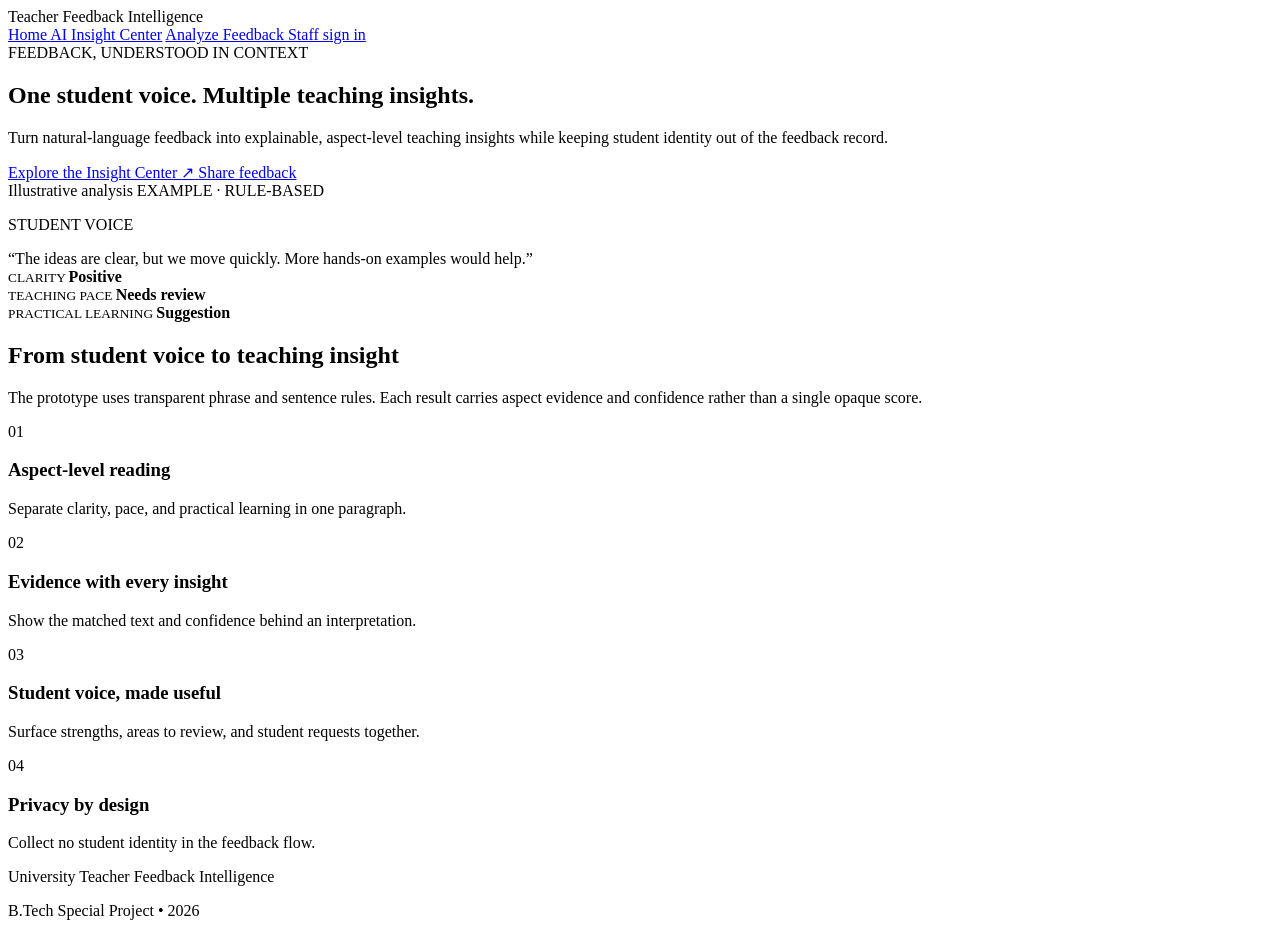
==== frontend/index.html @ 76db1187 "Prepare student feedback app for Vercel" ====
<!DOCTYPE html>
<html lang="en">

<head>

    <meta charset="UTF-8">

    <meta
        name="viewport"
        content="width=device-width, initial-scale=1.0"
    >

    <title>
        AI-Powered University Teacher Feedback Intelligence System
    </title>

    <link
        rel="stylesheet"
        href="/css/style.css"
    >

</head>


<body>


<header class="navbar">

    <div class="logo">
        Teacher Feedback Intelligence
    </div>

    <nav>

        <a href="/">
            Home
        </a>

        <a href="/insights">AI Insight Center</a>

        <a href="/feedback">
            Analyze Feedback
        </a>
        <a href="/login">Staff sign in</a>

    </nav>

</header>


<main class="hero">

    <section class="hero-content">

        <div class="badge">
            <span class="badge-dot"></span> FEEDBACK, UNDERSTOOD IN CONTEXT
        </div>


        <h1>

            One student voice.
            <span>Multiple teaching insights.</span>

        </h1>


        <p>

            Turn natural-language feedback into explainable, aspect-level teaching insights while keeping student identity out of the feedback record.

        </p>


        <div class="hero-buttons">

            <a
                href="/insights"
                class="btn primary"
            >
                Explore the Insight Center <span aria-hidden="true">↗</span>
            </a>


            <a
                href="/feedback"
                class="btn secondary"
            >
                Share feedback
            </a>

        </div>

    </section>


    <section class="hero-card">

        <div class="mini-header">

            <span>
                Illustrative analysis
            </span>

            <span class="status">
                EXAMPLE · RULE-BASED
            </span>

        </div>


        <div class="analysis-preview">

            <p>
                STUDENT VOICE
            </p>

            <div class="feedback-box">

                “The ideas are clear, but we move quickly. More hands-on examples would help.”

            </div>


            <div class="result-row">

                <div>

                    <small>
                        CLARITY
                    </small>

                    <strong>
                    Positive
                    </strong>

                </div>


                <div>

                    <small>
                        TEACHING PACE
                    </small>

                    <strong>
                    Needs review
                    </strong>

                </div>


                <div>

                    <small>
                        PRACTICAL LEARNING
                    </small>

                    <strong>
                    Suggestion
                    </strong>

                </div>

            </div>

        </div>

    </section>

</main>


<section class="features">

    <h2>
        From student voice to teaching insight
    </h2>

    <p class="section-text">
        The prototype uses transparent phrase and sentence rules. Each result carries aspect evidence and confidence rather than a single opaque score.
    </p>


    <div class="feature-grid">


        <div class="feature-card">

            <div class="feature-icon">
                01
            </div>

            <h3>
                Aspect-level reading
            </h3>

            <p>
                Separate clarity, pace, and practical learning in one paragraph.
            </p>

        </div>


        <div class="feature-card">

            <div class="feature-icon">
                02
            </div>

            <h3>
                Evidence with every insight
            </h3>

            <p>
                Show the matched text and confidence behind an interpretation.
            </p>

        </div>


        <div class="feature-card">

            <div class="feature-icon">
                03
            </div>

            <h3>
                Student voice, made useful
            </h3>

            <p>
                Surface strengths, areas to review, and student requests together.
            </p>

        </div>


        <div class="feature-card">

            <div class="feature-icon">
                04
            </div>

            <h3>
                Privacy by design
            </h3>

            <p>
                Collect no student identity in the feedback flow.
            </p>

        </div>


    </div>

</section>


<footer>

    <p>
        University Teacher Feedback Intelligence
    </p>

    <p>
        B.Tech Special Project • 2026
    </p>

</footer>


</body>

</html>
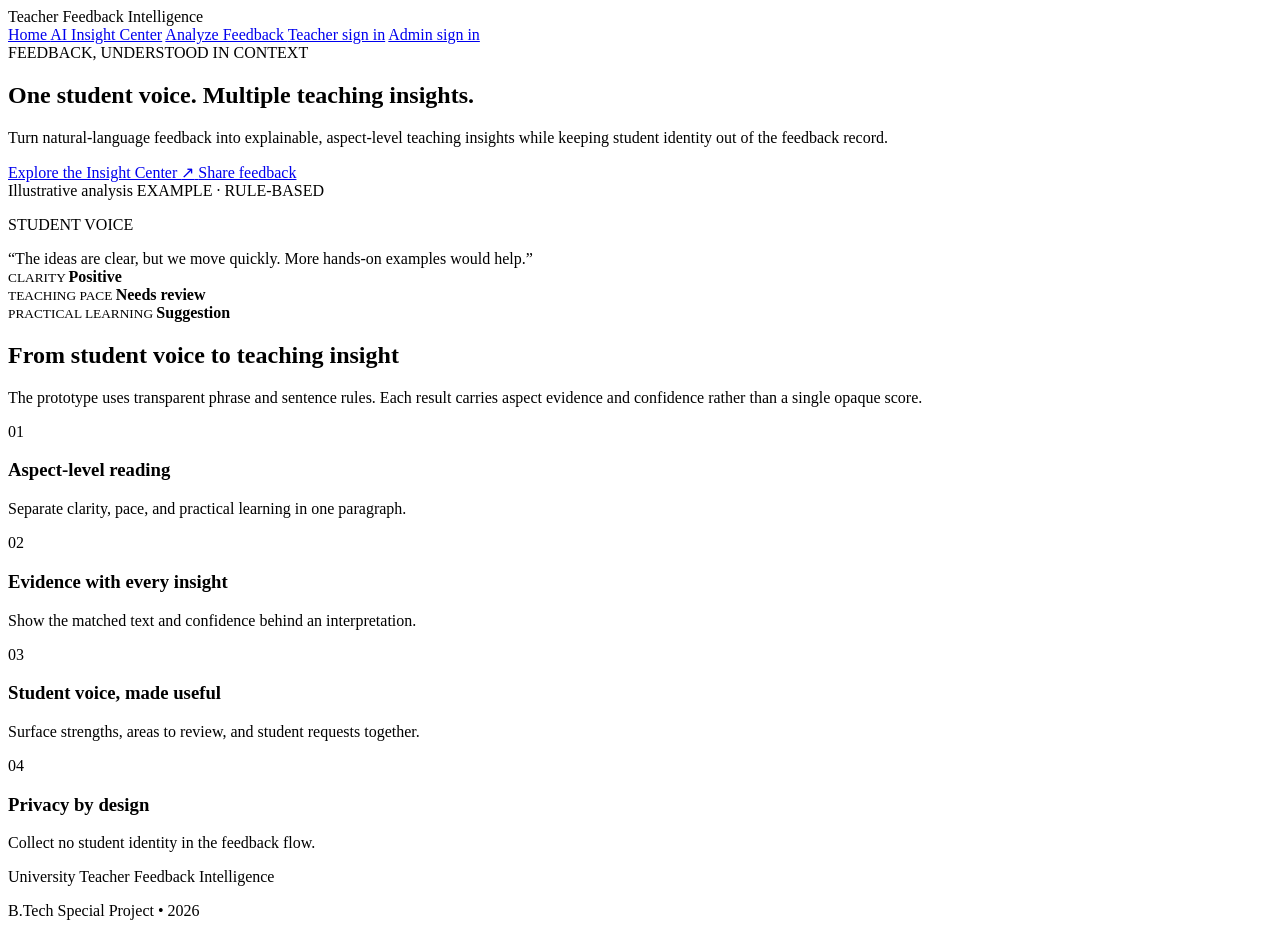
==== commit ed68df62: "Add teacher sign-in navigation" ====
--- a/frontend/index.html
+++ b/frontend/index.html
@@ -42,7 +42,8 @@
         <a href="/feedback">
             Analyze Feedback
         </a>
-        <a href="/login">Staff sign in</a>
+<a href="/teacher-login">Teacher sign in</a>
+        <a href="/login">Admin sign in</a>
 
     </nav>
 
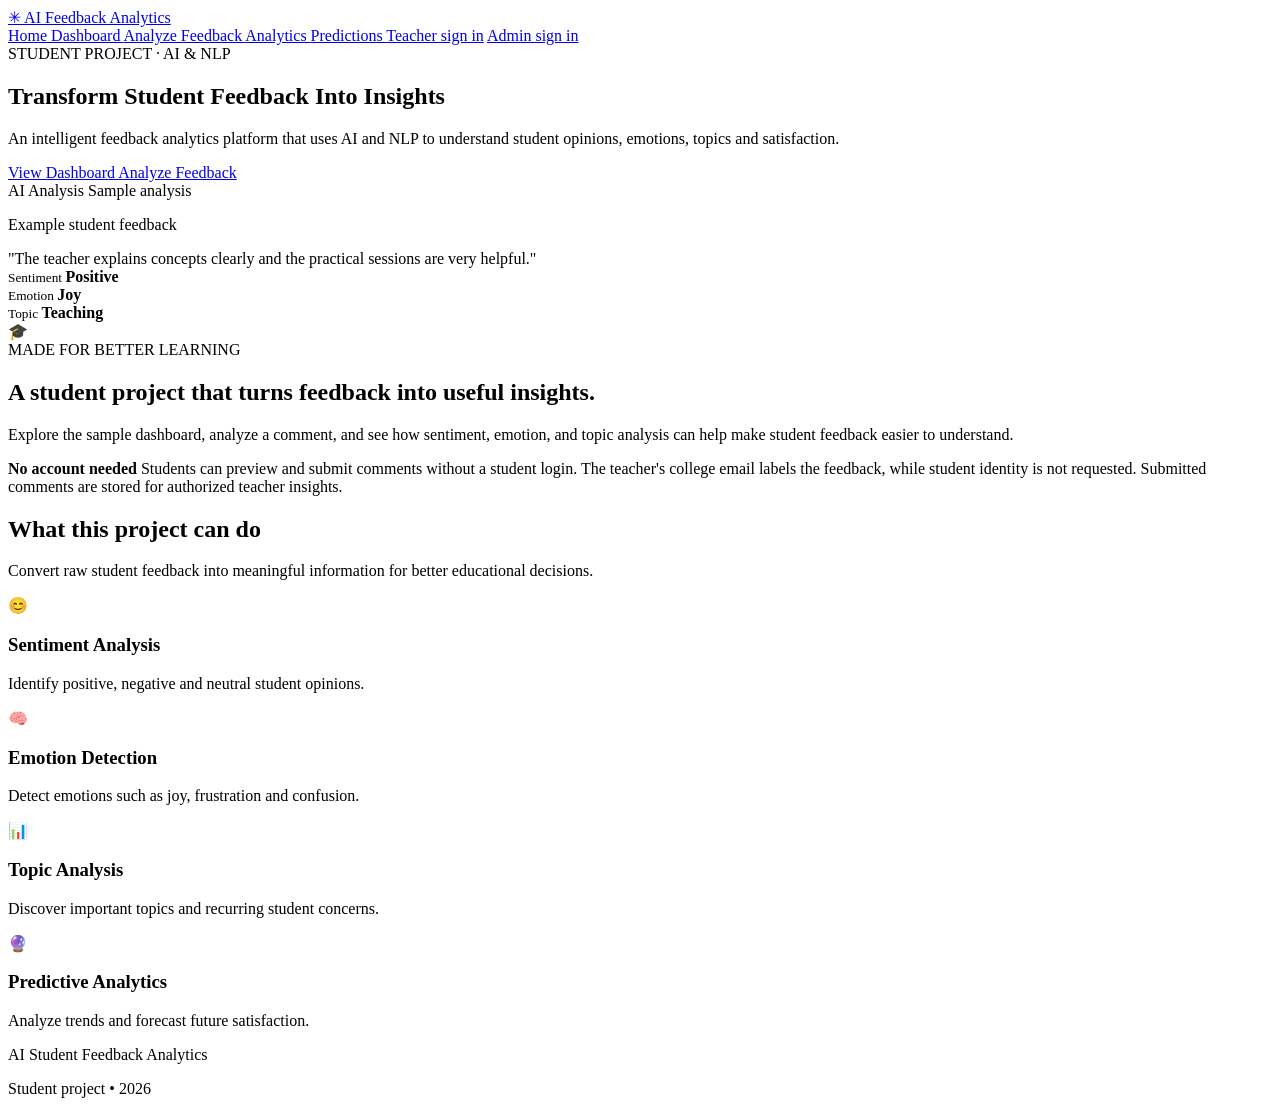
==== commit 6e7af780: "Use the local AI feedback analytics homepage" ====
--- a/frontend/index.html
+++ b/frontend/index.html
@@ -1,278 +1,316 @@
-<!DOCTYPE html>
-<html lang="en">
-
-<head>
-
-    <meta charset="UTF-8">
-
-    <meta
-        name="viewport"
-        content="width=device-width, initial-scale=1.0"
-    >
-
-    <title>
-        AI-Powered University Teacher Feedback Intelligence System
-    </title>
-
-    <link
-        rel="stylesheet"
-        href="/css/style.css"
-    >
-
-</head>
-
-
-<body>
-
-
-<header class="navbar">
-
-    <div class="logo">
-        Teacher Feedback Intelligence
-    </div>
-
-    <nav>
-
-        <a href="/">
-            Home
+<!DOCTYPE html>
+<html lang="en">
+
+<head>
+
+    <meta charset="UTF-8">
+
+    <meta
+        name="viewport"
+        content="width=device-width, initial-scale=1.0"
+    >
+
+    <title>
+        AI Student Feedback Analytics
+    </title>
+
+    <link
+        rel="stylesheet"
+        href="/css/style.css"
+    >
+
+</head>
+
+
+<body>
+
+
+<header class="navbar">
+    <div class="nav-container">
+        <a class="logo" href="/" aria-label="AI Feedback Analytics home">
+            <span class="logo-mark" aria-hidden="true">✳</span>
+            AI Feedback Analytics
+        </a>
+
+        <nav class="nav-links" aria-label="Main navigation">
+
+        <a href="/">
+            Home
+        </a>
+
+        <a href="/dashboard">
+            Dashboard
+        </a>
+
+        <a href="/feedback">
+            Analyze Feedback
+        </a>
+
+        <a href="/analysis">
+            Analytics
+        </a>
+
+        <a href="/predictions">
+            Predictions
         </a>
-
-        <a href="/insights">AI Insight Center</a>
-
-        <a href="/feedback">
-            Analyze Feedback
-        </a>
-<a href="/teacher-login">Teacher sign in</a>
+        <a href="/teacher-login">Teacher sign in</a>
         <a href="/login">Admin sign in</a>
-
-    </nav>
-
-</header>
-
-
-<main class="hero">
-
-    <section class="hero-content">
-
-        <div class="badge">
-            <span class="badge-dot"></span> FEEDBACK, UNDERSTOOD IN CONTEXT
-        </div>
-
-
-        <h1>
-
-            One student voice.
-            <span>Multiple teaching insights.</span>
-
-        </h1>
-
-
-        <p>
-
-            Turn natural-language feedback into explainable, aspect-level teaching insights while keeping student identity out of the feedback record.
-
-        </p>
-
-
-        <div class="hero-buttons">
-
-            <a
-                href="/insights"
-                class="btn primary"
-            >
-                Explore the Insight Center <span aria-hidden="true">↗</span>
-            </a>
-
-
-            <a
-                href="/feedback"
-                class="btn secondary"
-            >
-                Share feedback
-            </a>
-
-        </div>
-
-    </section>
-
-
-    <section class="hero-card">
-
-        <div class="mini-header">
-
-            <span>
-                Illustrative analysis
-            </span>
-
-            <span class="status">
-                EXAMPLE · RULE-BASED
-            </span>
-
-        </div>
-
-
-        <div class="analysis-preview">
-
-            <p>
-                STUDENT VOICE
-            </p>
-
-            <div class="feedback-box">
-
-                “The ideas are clear, but we move quickly. More hands-on examples would help.”
-
-            </div>
-
-
-            <div class="result-row">
-
-                <div>
-
-                    <small>
-                        CLARITY
-                    </small>
-
-                    <strong>
-                    Positive
-                    </strong>
-
-                </div>
-
-
-                <div>
-
-                    <small>
-                        TEACHING PACE
-                    </small>
-
-                    <strong>
-                    Needs review
-                    </strong>
-
-                </div>
-
-
-                <div>
-
-                    <small>
-                        PRACTICAL LEARNING
-                    </small>
-
-                    <strong>
-                    Suggestion
-                    </strong>
-
-                </div>
-
-            </div>
-
-        </div>
-
-    </section>
-
-</main>
-
-
-<section class="features">
-
-    <h2>
-        From student voice to teaching insight
-    </h2>
-
-    <p class="section-text">
-        The prototype uses transparent phrase and sentence rules. Each result carries aspect evidence and confidence rather than a single opaque score.
-    </p>
-
-
-    <div class="feature-grid">
-
-
-        <div class="feature-card">
-
-            <div class="feature-icon">
-                01
-            </div>
-
-            <h3>
-                Aspect-level reading
-            </h3>
-
-            <p>
-                Separate clarity, pace, and practical learning in one paragraph.
-            </p>
-
-        </div>
-
-
-        <div class="feature-card">
-
-            <div class="feature-icon">
-                02
-            </div>
-
-            <h3>
-                Evidence with every insight
-            </h3>
-
-            <p>
-                Show the matched text and confidence behind an interpretation.
-            </p>
-
-        </div>
-
-
-        <div class="feature-card">
-
-            <div class="feature-icon">
-                03
-            </div>
-
-            <h3>
-                Student voice, made useful
-            </h3>
-
-            <p>
-                Surface strengths, areas to review, and student requests together.
-            </p>
-
-        </div>
-
-
-        <div class="feature-card">
-
-            <div class="feature-icon">
-                04
-            </div>
-
-            <h3>
-                Privacy by design
-            </h3>
-
-            <p>
-                Collect no student identity in the feedback flow.
-            </p>
-
-        </div>
-
-
-    </div>
-
-</section>
-
-
-<footer>
-
-    <p>
-        University Teacher Feedback Intelligence
-    </p>
-
-    <p>
-        B.Tech Special Project • 2026
-    </p>
-
-</footer>
-
-
-</body>
-
-</html>
+    </nav>
+    </div>
+
+</header>
+
+
+<main class="hero">
+
+    <section class="hero-content">
+
+        <div class="badge">
+            STUDENT PROJECT · AI &amp; NLP
+        </div>
+
+
+        <h1>
+
+            Transform Student
+            <span>
+                Feedback
+            </span>
+            Into Insights
+
+        </h1>
+
+
+        <p>
+
+            An intelligent feedback analytics platform
+            that uses AI and NLP to understand student
+            opinions, emotions, topics and satisfaction.
+
+        </p>
+
+
+        <div class="hero-buttons">
+
+            <a
+                href="/dashboard"
+                class="btn primary"
+            >
+                View Dashboard
+            </a>
+
+
+            <a
+                href="/feedback"
+                class="btn secondary"
+            >
+                Analyze Feedback
+            </a>
+
+        </div>
+
+    </section>
+
+
+    <section class="hero-card">
+
+        <div class="mini-header">
+
+            <span>
+                AI Analysis
+            </span>
+
+            <span class="status">
+                Sample analysis
+            </span>
+
+        </div>
+
+
+        <div class="analysis-preview">
+
+            <p>
+                Example student feedback
+            </p>
+
+            <div class="feedback-box">
+
+                "The teacher explains concepts
+                clearly and the practical sessions
+                are very helpful."
+
+            </div>
+
+
+            <div class="result-row">
+
+                <div>
+
+                    <small>
+                        Sentiment
+                    </small>
+
+                    <strong>
+                        Positive
+                    </strong>
+
+                </div>
+
+
+                <div>
+
+                    <small>
+                        Emotion
+                    </small>
+
+                    <strong>
+                        Joy
+                    </strong>
+
+                </div>
+
+
+                <div>
+
+                    <small>
+                        Topic
+                    </small>
+
+                    <strong>
+                        Teaching
+                    </strong>
+
+                </div>
+
+            </div>
+
+        </div>
+
+    </section>
+
+</main>
+
+
+<section class="project-note" aria-label="Project and privacy information">
+    <div class="project-note-icon" aria-hidden="true">🎓</div>
+    <div class="project-note-copy">
+        <span class="eyebrow">MADE FOR BETTER LEARNING</span>
+        <h2>A student project that turns feedback into useful insights.</h2>
+        <p>Explore the sample dashboard, analyze a comment, and see how sentiment, emotion, and topic analysis can help make student feedback easier to understand.</p>
+    </div>
+    <div class="privacy-note">
+        <strong>No account needed</strong>
+        <span>Students can preview and submit comments without a student login. The teacher's college email labels the feedback, while student identity is not requested. Submitted comments are stored for authorized teacher insights.</span>
+    </div>
+</section>
+
+
+<section class="features">
+
+    <h2>
+        What this project can do
+    </h2>
+
+    <p class="section-text">
+        Convert raw student feedback into meaningful
+        information for better educational decisions.
+    </p>
+
+
+    <div class="feature-grid">
+
+
+        <div class="feature-card">
+
+            <div class="feature-icon">
+                😊
+            </div>
+
+            <h3>
+                Sentiment Analysis
+            </h3>
+
+            <p>
+                Identify positive, negative and neutral
+                student opinions.
+            </p>
+
+        </div>
+
+
+        <div class="feature-card">
+
+            <div class="feature-icon">
+                🧠
+            </div>
+
+            <h3>
+                Emotion Detection
+            </h3>
+
+            <p>
+                Detect emotions such as joy,
+                frustration and confusion.
+            </p>
+
+        </div>
+
+
+        <div class="feature-card">
+
+            <div class="feature-icon">
+                📊
+            </div>
+
+            <h3>
+                Topic Analysis
+            </h3>
+
+            <p>
+                Discover important topics and recurring
+                student concerns.
+            </p>
+
+        </div>
+
+
+        <div class="feature-card">
+
+            <div class="feature-icon">
+                🔮
+            </div>
+
+            <h3>
+                Predictive Analytics
+            </h3>
+
+            <p>
+                Analyze trends and forecast future
+                satisfaction.
+            </p>
+
+        </div>
+
+
+    </div>
+
+</section>
+
+
+<footer>
+
+    <p>
+        AI Student Feedback Analytics
+    </p>
+
+    <p>
+        Student project • 2026
+    </p>
+
+</footer>
+
+
+</body>
+
+</html>
+
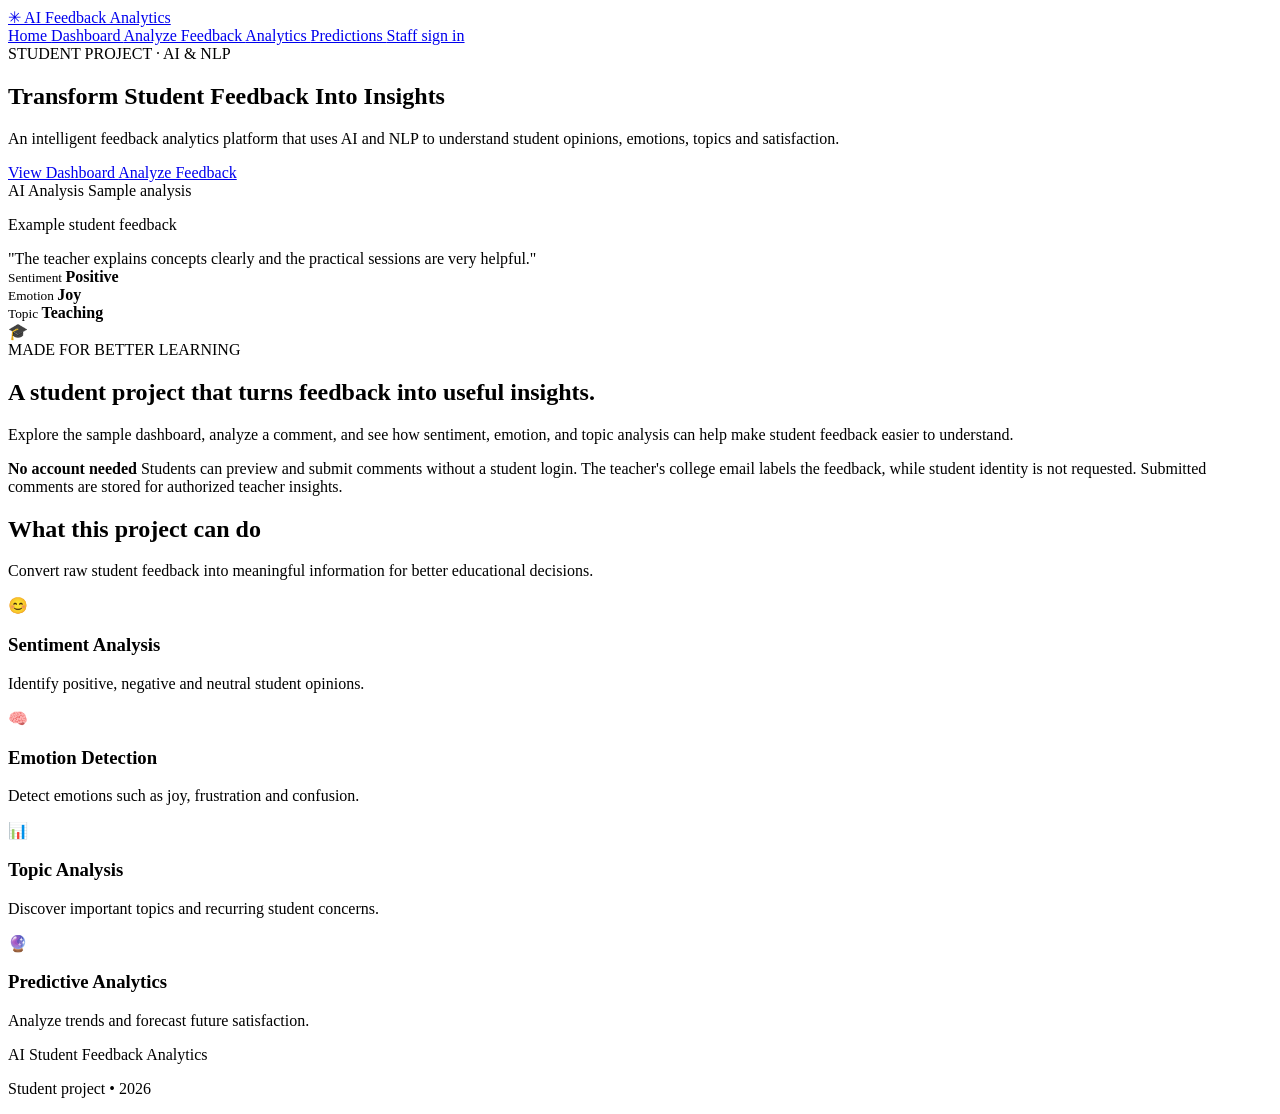
==== commit df9c735e: "Show one optional Staff sign-in tab" ====
--- a/frontend/index.html
+++ b/frontend/index.html
@@ -53,8 +53,8 @@
         <a href="/predictions">
             Predictions
         </a>
-        <a href="/teacher-login">Teacher sign in</a>
-        <a href="/login">Admin sign in</a>
+        <a href="/teacher-login">Staff sign in</a>
+        
     </nav>
     </div>
 
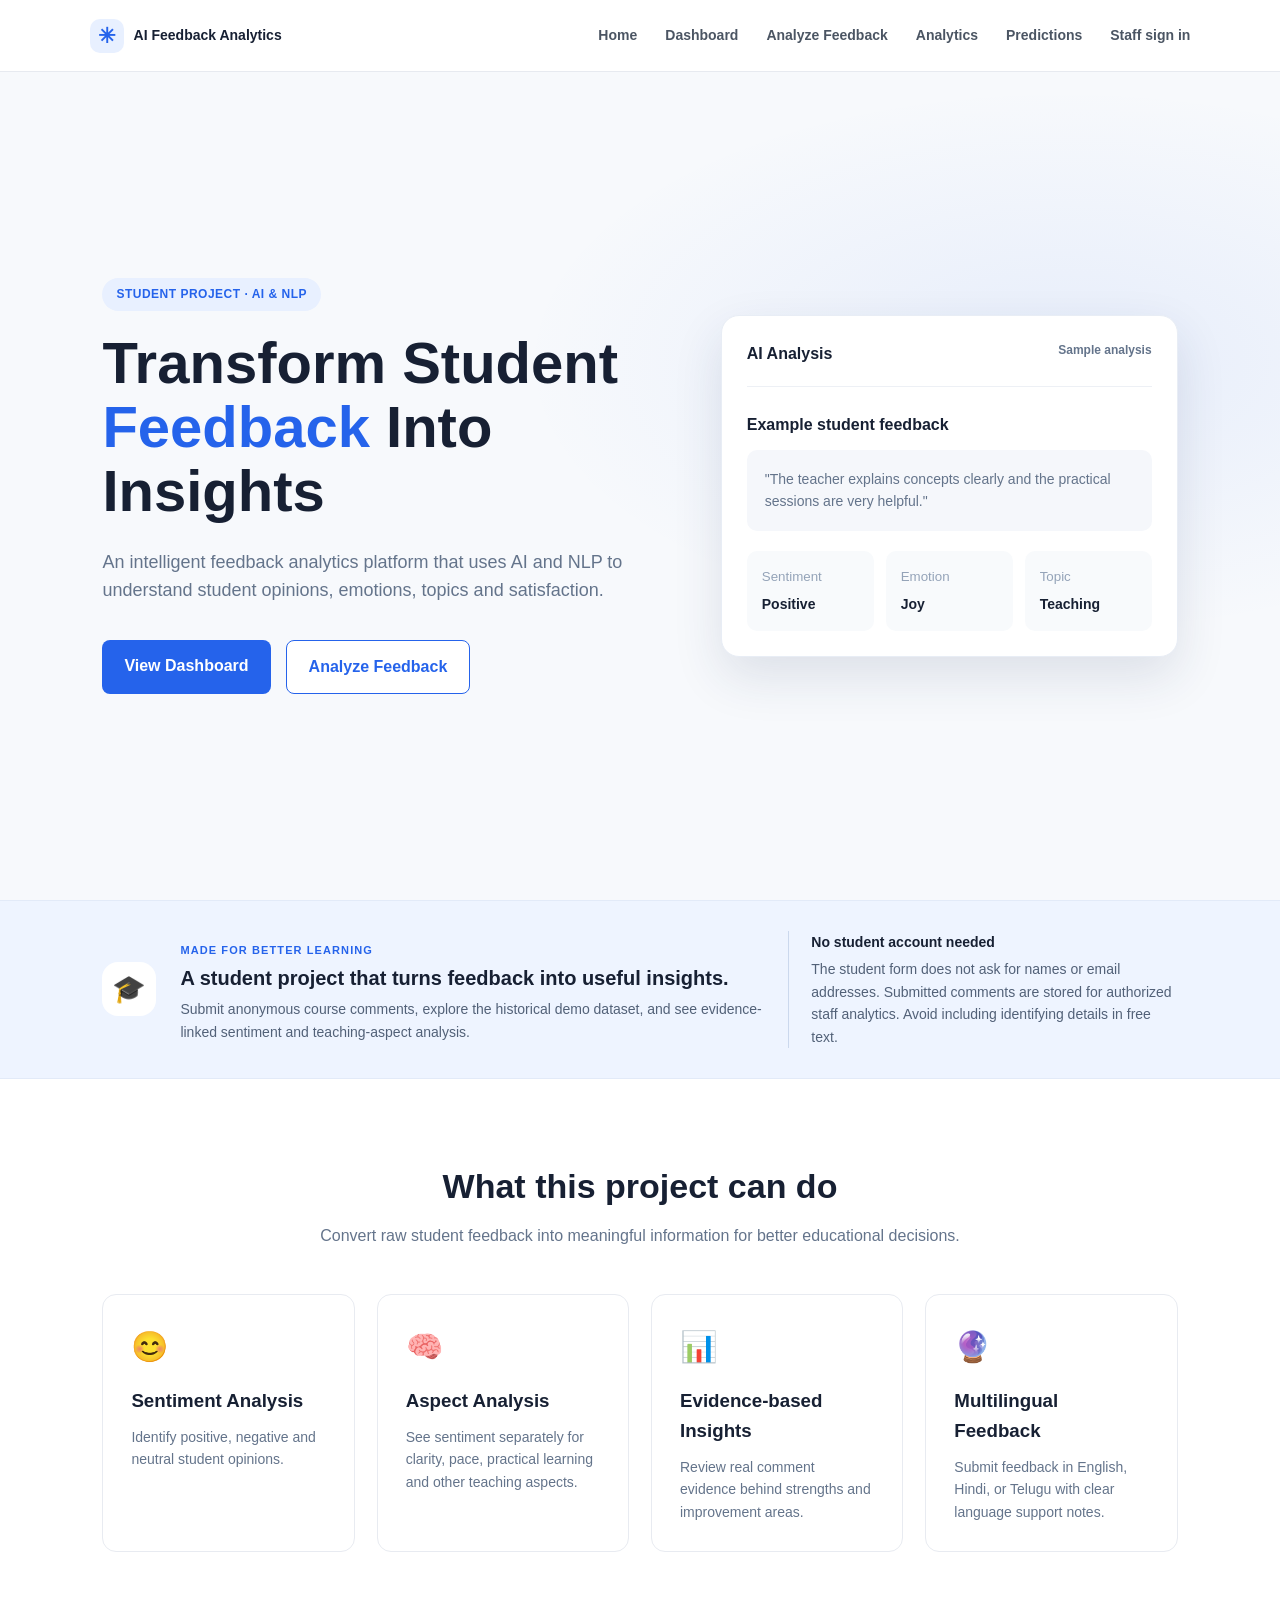
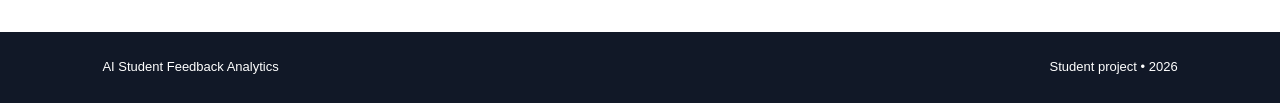
==== commit 5c093517: "Deploy completed AI Student Feedback Analytics with role-based access, anonymous submissions, and re" ====
--- a/frontend/index.html
+++ b/frontend/index.html
@@ -16,7 +16,7 @@
 
     <link
         rel="stylesheet"
-        href="/css/style.css"
+        href="./css/style.css"
     >
 
 </head>
@@ -27,35 +27,36 @@
 
 <header class="navbar">
     <div class="nav-container">
-        <a class="logo" href="/" aria-label="AI Feedback Analytics home">
+        <a class="logo" href="index.html" aria-label="AI Feedback Analytics home">
             <span class="logo-mark" aria-hidden="true">✳</span>
             AI Feedback Analytics
         </a>
 
         <nav class="nav-links" aria-label="Main navigation">
 
-        <a href="/">
+        <a href="index.html">
             Home
         </a>
 
-        <a href="/dashboard">
+        <a href="dashboard.html">
             Dashboard
         </a>
 
-        <a href="/feedback">
+        <a href="feedback.html">
             Analyze Feedback
         </a>
 
-        <a href="/analysis">
+        <a href="analysis.html">
             Analytics
         </a>
 
-        <a href="/predictions">
+        <a href="predictions.html">
             Predictions
-        </a>
-        <a href="/teacher-login">Staff sign in</a>
-        
-    </nav>
+        </a>
+
+        <a href="/login">Staff sign in</a>
+
+        </nav>
     </div>
 
 </header>
@@ -196,11 +197,11 @@
     <div class="project-note-copy">
         <span class="eyebrow">MADE FOR BETTER LEARNING</span>
         <h2>A student project that turns feedback into useful insights.</h2>
-        <p>Explore the sample dashboard, analyze a comment, and see how sentiment, emotion, and topic analysis can help make student feedback easier to understand.</p>
+        <p>Submit anonymous course comments, explore the historical demo dataset, and see evidence-linked sentiment and teaching-aspect analysis.</p>
     </div>
     <div class="privacy-note">
-        <strong>No account needed</strong>
-        <span>Students can preview and submit comments without a student login. The teacher's college email labels the feedback, while student identity is not requested. Submitted comments are stored for authorized teacher insights.</span>
+        <strong>No student account needed</strong>
+        <span>The student form does not ask for names or email addresses. Submitted comments are stored for authorized staff analytics. Avoid including identifying details in free text.</span>
     </div>
 </section>
 
@@ -245,12 +246,12 @@
             </div>
 
             <h3>
-                Emotion Detection
+                Aspect Analysis
             </h3>
 
             <p>
-                Detect emotions such as joy,
-                frustration and confusion.
+                See sentiment separately for clarity, pace,
+                practical learning and other teaching aspects.
             </p>
 
         </div>
@@ -263,12 +264,12 @@
             </div>
 
             <h3>
-                Topic Analysis
+                Evidence-based Insights
             </h3>
 
             <p>
-                Discover important topics and recurring
-                student concerns.
+                Review real comment evidence behind strengths
+                and improvement areas.
             </p>
 
         </div>
@@ -281,12 +282,12 @@
             </div>
 
             <h3>
-                Predictive Analytics
+                Multilingual Feedback
             </h3>
 
             <p>
-                Analyze trends and forecast future
-                satisfaction.
+                Submit feedback in English, Hindi, or Telugu
+                with clear language support notes.
             </p>
 
         </div>
@@ -313,4 +314,3 @@
 </body>
 
 </html>
-
--- a/frontend/css/style.css
+++ b/frontend/css/style.css
@@ -0,0 +1,1239 @@
+* {
+    margin: 0;
+    padding: 0;
+    box-sizing: border-box;
+}
+
+
+body {
+
+    font-family:
+        Arial,
+        Helvetica,
+        sans-serif;
+
+    background: #f7f9fc;
+
+    color: #172033;
+
+    line-height: 1.6;
+}
+
+
+.navbar {
+
+    height: 72px;
+
+    background: white;
+
+    display: flex;
+
+    align-items: center;
+
+    justify-content: space-between;
+
+    padding:
+        0 7%;
+
+    border-bottom:
+        1px solid #e7eaf0;
+
+}
+
+
+.logo {
+
+    font-size: 21px;
+
+    font-weight: 700;
+
+}
+
+
+.navbar nav {
+
+    display: flex;
+
+    gap: 28px;
+
+}
+
+
+.navbar a {
+
+    text-decoration: none;
+
+    color: #4b5563;
+
+    font-size: 14px;
+
+    font-weight: 600;
+
+}
+
+
+.navbar a:hover {
+
+    color: #2563eb;
+
+}
+
+
+.hero {
+
+    min-height:
+        calc(100vh - 72px);
+
+    display: grid;
+
+    grid-template-columns:
+        1.1fr 0.9fr;
+
+    align-items: center;
+
+    gap: 60px;
+
+    padding:
+        70px 8%;
+
+}
+
+
+.badge {
+
+    display: inline-block;
+
+    background: #e8f0ff;
+
+    color: #2563eb;
+
+    padding:
+        7px 14px;
+
+    border-radius: 20px;
+
+    font-size: 12px;
+
+    font-weight: 700;
+
+    letter-spacing: 0.5px;
+
+    margin-bottom: 20px;
+}
+
+
+.hero h1 {
+
+    font-size: 58px;
+
+    line-height: 1.1;
+
+    max-width: 700px;
+
+}
+
+
+.hero h1 span {
+
+    color: #2563eb;
+
+}
+
+
+.hero-content > p {
+
+    margin-top: 25px;
+
+    max-width: 620px;
+
+    font-size: 18px;
+
+    color: #64748b;
+}
+
+
+.hero-buttons {
+
+    margin-top: 35px;
+
+    display: flex;
+
+    gap: 15px;
+
+}
+
+
+.btn {
+
+    display: inline-block;
+
+    padding:
+        13px 22px;
+
+    border-radius: 8px;
+
+    text-decoration: none;
+
+    font-weight: 600;
+
+}
+
+
+.primary {
+
+    background: #2563eb;
+
+    color: white;
+}
+
+
+.secondary {
+
+    background: white;
+
+    color: #2563eb;
+
+    border:
+        1px solid #2563eb;
+}
+
+
+.hero-card {
+
+    background: white;
+
+    border-radius: 18px;
+
+    padding: 25px;
+
+    box-shadow:
+        0 20px 50px
+        rgba(30, 50, 90, 0.12);
+
+}
+
+
+.mini-header {
+
+    display: flex;
+
+    justify-content: space-between;
+
+    padding-bottom: 20px;
+
+    border-bottom:
+        1px solid #edf0f5;
+
+    font-weight: 700;
+}
+
+
+.status {
+
+    color: #16a34a;
+
+    font-size: 13px;
+}
+
+
+.analysis-preview {
+
+    padding-top: 25px;
+}
+
+
+.analysis-preview > p {
+
+    font-weight: 700;
+
+    margin-bottom: 12px;
+}
+
+
+.feedback-box {
+
+    background: #f5f7fb;
+
+    border-radius: 10px;
+
+    padding: 18px;
+
+    color: #64748b;
+
+    font-size: 14px;
+}
+
+
+.result-row {
+
+    display: grid;
+
+    grid-template-columns:
+        repeat(3, 1fr);
+
+    gap: 12px;
+
+    margin-top: 20px;
+}
+
+
+.result-row div {
+
+    background: #f8fafc;
+
+    padding: 15px;
+
+    border-radius: 10px;
+}
+
+
+.result-row small {
+
+    display: block;
+
+    color: #94a3b8;
+
+    margin-bottom: 4px;
+}
+
+
+.result-row strong {
+
+    font-size: 14px;
+
+}
+
+
+.features {
+
+    background: white;
+
+    padding:
+        80px 8%;
+
+    text-align: center;
+}
+
+
+.features h2 {
+
+    font-size: 34px;
+}
+
+
+.section-text {
+
+    color: #64748b;
+
+    margin-top: 10px;
+
+}
+
+
+.feature-grid {
+
+    display: grid;
+
+    grid-template-columns:
+        repeat(4, 1fr);
+
+    gap: 22px;
+
+    margin-top: 45px;
+}
+
+
+.feature-card {
+
+    text-align: left;
+
+    padding: 28px;
+
+    border:
+        1px solid #e8ebf1;
+
+    border-radius: 14px;
+
+    background: #fff;
+
+    transition: 0.2s;
+}
+
+
+.feature-card:hover {
+
+    transform:
+        translateY(-5px);
+
+    box-shadow:
+        0 10px 30px
+        rgba(30, 50, 90, 0.08);
+}
+
+
+.feature-icon {
+
+    font-size: 30px;
+
+    margin-bottom: 15px;
+}
+
+
+.feature-card h3 {
+
+    margin-bottom: 10px;
+}
+
+
+.feature-card p {
+
+    color: #64748b;
+
+    font-size: 14px;
+}
+
+
+footer {
+
+    background: #111827;
+
+    color: white;
+
+    padding:
+        25px 8%;
+
+    display: flex;
+
+    justify-content: space-between;
+
+    font-size: 13px;
+}
+
+
+@media (max-width: 900px) {
+
+    .navbar nav {
+
+        display: none;
+    }
+
+
+    .hero {
+
+        grid-template-columns: 1fr;
+
+    }
+
+
+    .hero h1 {
+
+        font-size: 42px;
+    }
+
+
+    .feature-grid {
+
+        grid-template-columns:
+            1fr 1fr;
+    }
+
+}
+
+
+@media (max-width: 600px) {
+
+    .feature-grid {
+
+        grid-template-columns:
+            1fr;
+    }
+
+
+    .result-row {
+
+        grid-template-columns:
+            1fr;
+    }
+
+
+    footer {
+
+        flex-direction: column;
+
+        gap: 8px;
+    }
+
+}
+
+/* =========================================
+   STUDENT PROJECT HOME PAGE
+========================================= */
+
+.navbar .logo {
+    display: inline-flex;
+    align-items: center;
+    gap: 10px;
+    color: #172033;
+    white-space: nowrap;
+}
+
+.logo-mark {
+    display: grid;
+    place-items: center;
+    width: 34px;
+    height: 34px;
+    border-radius: 10px;
+    background: #e8f0ff;
+    color: #2563eb;
+    font-size: 21px;
+}
+
+.hero {
+    background:
+        radial-gradient(ellipse at 83% 35%, rgba(37, 99, 235, .08), transparent 36%),
+        #f7f9fc;
+}
+
+.hero-card {
+    border: 1px solid #e8edf5;
+}
+
+.status {
+    color: #64748b;
+    font-size: 12px;
+    font-weight: 600;
+}
+
+.project-note {
+    display: grid;
+    grid-template-columns: auto minmax(0, 1.2fr) minmax(260px, .8fr);
+    align-items: center;
+    gap: 24px;
+    padding: 30px 8%;
+    background: #eef4ff;
+    border-top: 1px solid #e2eaf8;
+    border-bottom: 1px solid #e2eaf8;
+}
+
+.project-note-icon {
+    display: grid;
+    place-items: center;
+    width: 54px;
+    height: 54px;
+    border-radius: 16px;
+    background: white;
+    font-size: 27px;
+}
+
+.project-note-copy h2 {
+    margin: 4px 0 7px;
+    font-size: 20px;
+    line-height: 1.3;
+}
+
+.project-note-copy p,
+.privacy-note span {
+    color: #526178;
+    font-size: 14px;
+    line-height: 1.6;
+}
+
+.eyebrow {
+    color: #2563eb;
+    font-size: 11px;
+    font-weight: 800;
+    letter-spacing: .1em;
+}
+
+.privacy-note {
+    display: flex;
+    flex-direction: column;
+    gap: 5px;
+    padding-left: 22px;
+    border-left: 1px solid #cbd8ed;
+}
+
+.privacy-note strong {
+    color: #172033;
+    font-size: 14px;
+}
+
+@media (max-width: 900px) {
+    .navbar .nav-links {
+        display: flex;
+    }
+
+    .project-note {
+        grid-template-columns: auto 1fr;
+        padding: 26px 6%;
+    }
+
+    .privacy-note {
+        grid-column: 2;
+        padding-left: 0;
+        border-left: 0;
+        border-top: 1px solid #cbd8ed;
+        padding-top: 16px;
+    }
+}
+
+@media (max-width: 600px) {
+    .navbar .nav-container {
+        align-items: flex-start;
+    }
+
+    .navbar .nav-links {
+        gap: 8px 14px;
+    }
+
+    .hero {
+        padding: 48px 6%;
+    }
+
+    .project-note {
+        grid-template-columns: 1fr;
+        gap: 14px;
+        padding: 24px 6%;
+    }
+
+    .privacy-note {
+        grid-column: auto;
+    }
+}
+
+/* =========================================
+   DASHBOARD NAVIGATION
+========================================= */
+
+.nav-container {
+
+    width: 100%;
+
+    display: flex;
+
+    align-items: center;
+
+    justify-content: space-between;
+
+}
+
+
+.nav-links {
+
+    display: flex;
+
+    align-items: center;
+
+    gap: 25px;
+
+}
+
+
+.nav-links a {
+
+    text-decoration: none;
+
+    color: #4b5563;
+
+    font-size: 14px;
+
+    font-weight: 600;
+
+    transition: 0.2s;
+
+}
+
+
+.nav-links a:hover {
+
+    color: #2563eb;
+
+}
+
+
+.nav-links a.active {
+
+    color: #2563eb;
+
+}
+
+
+/* =========================================
+   DASHBOARD
+========================================= */
+
+.dashboard-container {
+
+    max-width: 1200px;
+
+    margin: 0 auto;
+
+    padding: 50px 25px;
+
+}
+
+
+.dashboard-header {
+
+    display: flex;
+
+    justify-content: space-between;
+
+    align-items: center;
+
+    gap: 30px;
+
+    margin-bottom: 35px;
+
+}
+
+
+.dashboard-header h1 {
+
+    font-size: 36px;
+
+    line-height: 1.2;
+
+    margin-bottom: 10px;
+
+}
+
+
+.dashboard-header p {
+
+    color: #64748b;
+
+    font-size: 16px;
+
+}
+
+
+/* =========================================
+   BUTTON
+========================================= */
+
+.primary-btn {
+
+    border: none;
+
+    padding: 12px 22px;
+
+    border-radius: 8px;
+
+    background: #2563eb;
+
+    color: white;
+
+    font-size: 15px;
+
+    font-weight: 600;
+
+    cursor: pointer;
+
+    transition: 0.2s;
+
+    white-space: nowrap;
+
+}
+
+
+.primary-btn:hover {
+
+    background: #1d4ed8;
+
+    transform: translateY(-2px);
+
+}
+
+
+/* =========================================
+   STATISTICS CARDS
+========================================= */
+
+.stats-grid {
+
+    display: grid;
+
+    grid-template-columns:
+        repeat(4, 1fr);
+
+    gap: 20px;
+
+    margin-bottom: 25px;
+
+}
+
+
+.stat-card {
+
+    background: white;
+
+    border-radius: 14px;
+
+    padding: 25px;
+
+    display: flex;
+
+    align-items: center;
+
+    gap: 18px;
+
+    box-shadow:
+        0 5px 20px
+        rgba(0, 0, 0, 0.06);
+
+    border:
+        1px solid #edf0f5;
+
+}
+
+
+.stat-icon {
+
+    font-size: 30px;
+
+    width: 50px;
+
+    height: 50px;
+
+    display: flex;
+
+    align-items: center;
+
+    justify-content: center;
+
+    background: #f1f5ff;
+
+    border-radius: 12px;
+
+}
+
+
+.stat-card p {
+
+    margin: 0;
+
+    color: #64748b;
+
+    font-size: 14px;
+
+}
+
+
+.stat-card h2 {
+
+    margin-top: 6px;
+
+    font-size: 28px;
+
+    color: #172033;
+
+}
+
+
+/* =========================================
+   DASHBOARD CARDS
+========================================= */
+
+.dashboard-card {
+
+    background: white;
+
+    border-radius: 14px;
+
+    padding: 25px;
+
+    box-shadow:
+        0 5px 20px
+        rgba(0, 0, 0, 0.06);
+
+    border:
+        1px solid #edf0f5;
+
+}
+
+
+.card-header {
+
+    display: flex;
+
+    justify-content: space-between;
+
+    margin-bottom: 20px;
+
+}
+
+
+.card-header h3 {
+
+    margin: 0 0 5px;
+
+    font-size: 20px;
+
+}
+
+
+.card-header p {
+
+    margin: 0;
+
+    color: #64748b;
+
+    font-size: 14px;
+
+}
+
+
+/* =========================================
+   CHARTS
+========================================= */
+
+.charts-grid {
+
+    display: grid;
+
+    grid-template-columns:
+        1fr 1fr;
+
+    gap: 25px;
+
+    margin-bottom: 25px;
+
+}
+
+
+.chart-container {
+
+    height: 300px;
+
+    position: relative;
+
+}
+
+
+.large-chart {
+
+    height: 350px;
+
+}
+
+
+.topic-card {
+
+    margin-bottom: 25px;
+
+}
+
+
+/* =========================================
+   INSIGHTS
+========================================= */
+
+.insights-grid {
+
+    display: grid;
+
+    grid-template-columns:
+        1fr 1fr;
+
+    gap: 25px;
+
+}
+
+
+.insights-list {
+
+    display: flex;
+
+    flex-direction: column;
+
+    gap: 12px;
+
+}
+
+
+.insight-item {
+
+    display: flex;
+
+    align-items: flex-start;
+
+    gap: 10px;
+
+    padding: 14px;
+
+    background: #f8fafc;
+
+    border-radius: 8px;
+
+    border:
+        1px solid #edf0f5;
+
+}
+
+
+.insight-item span {
+
+    font-size: 18px;
+
+}
+
+
+.insight-item p {
+
+    margin: 0;
+
+    color: #475569;
+
+    line-height: 1.5;
+
+    font-size: 14px;
+
+}
+
+
+.loading {
+
+    color: #64748b;
+
+    padding: 20px;
+
+    text-align: center;
+
+}
+
+
+/* =========================================
+   DASHBOARD STATUS
+========================================= */
+
+.dashboard-status {
+
+    margin-top: 25px;
+
+    padding: 12px;
+
+    text-align: center;
+
+    color: #475569;
+
+    font-size: 14px;
+
+}
+
+
+.dashboard-status.error {
+
+    color: #dc2626;
+
+}
+
+
+/* =========================================
+   DASHBOARD RESPONSIVE
+========================================= */
+
+@media (max-width: 900px) {
+
+    .stats-grid {
+
+        grid-template-columns:
+            repeat(2, 1fr);
+
+    }
+
+
+    .charts-grid {
+
+        grid-template-columns: 1fr;
+
+    }
+
+
+    .insights-grid {
+
+        grid-template-columns: 1fr;
+
+    }
+
+}
+
+
+@media (max-width: 600px) {
+
+    .nav-container {
+
+        flex-direction: column;
+
+        gap: 10px;
+
+    }
+
+
+    .navbar {
+
+        height: auto;
+
+        padding: 15px 5%;
+
+    }
+
+
+    .nav-links {
+
+        gap: 12px;
+
+        flex-wrap: wrap;
+
+        justify-content: center;
+
+    }
+
+
+    .stats-grid {
+
+        grid-template-columns: 1fr;
+
+    }
+
+
+    .dashboard-header {
+
+        flex-direction: column;
+
+        align-items: flex-start;
+
+    }
+
+
+    .dashboard-header h1 {
+
+        font-size: 28px;
+
+    }
+
+
+    .chart-container {
+
+        height: 250px;
+
+    }
+
+}
+
+/* Teacher feedback analysis form and report */
+.feedback-form-card, .feedback-howto { max-width: 960px; margin: 0 auto; }
+.feedback-fields { display: grid; gap: 9px; }
+.feedback-fields label { margin-top: 9px; color: #263449; font-size: 14px; font-weight: 700; }
+.feedback-fields label span, .field-hint { color: #64748b; font-weight: 400; }
+.feedback-fields input, .feedback-fields textarea { width: 100%; padding: 13px 14px; border: 1px solid #d6deea; border-radius: 9px; background: #fff; color: #172033; font: inherit; }
+.feedback-fields input:focus, .feedback-fields textarea:focus { outline: 3px solid rgba(37, 99, 235, .14); border-color: #2563eb; }
+.feedback-fields textarea { min-height: 190px; resize: vertical; }
+.field-hint { margin: 0 0 18px; font-size: 13px; line-height: 1.5; }
+.feedback-form-card .primary-btn { padding: 13px 20px; border: 0; border-radius: 9px; background: #2563eb; color: white; cursor: pointer; font: inherit; font-weight: 700; }
+.feedback-form-card .primary-btn:disabled { cursor: wait; opacity: .7; }
+.analysis-result { margin-top: 26px; scroll-margin-top: 24px; }
+.feedback-howto { margin: 22px auto 0; color: #526178; }
+.report-card { padding: 24px; border: 1px solid #e1e7f0; border-radius: 14px; background: #fff; }
+.report-heading { display: flex; justify-content: space-between; align-items: flex-start; gap: 15px; }
+.report-heading h2 { margin: 5px 0 2px; font-size: 24px; }
+.report-heading p, .report-footnote { color: #64748b; font-size: 13px; }
+.report-count { padding: 6px 10px; border-radius: 20px; background: #eef4ff; color: #2455a6; font-size: 13px; font-weight: 700; white-space: nowrap; }
+.report-insights { display: grid; grid-template-columns: 1fr 1fr; gap: 12px; margin: 20px 0; }
+.review-box, .improvement-box { padding: 16px; border-radius: 10px; }
+.review-box { background: #eff6ff; border: 1px solid #dbeafe; }
+.improvement-box { background: #f0fdf4; border: 1px solid #dcfce7; }
+.report-card .report-insights h3 { margin: 0 0 8px; font-size: 15px; }
+.review-box p { margin: 0; color: #334155; line-height: 1.55; }
+.improvement-list { display: grid; gap: 10px; margin: 0; padding: 0; list-style: none; }
+.improvement-list li { display: grid; gap: 3px; color: #334155; font-size: 14px; line-height: 1.5; }
+.improvement-list li strong { color: #166534; font-size: 13px; }
+.report-metrics { display: grid; grid-template-columns: repeat(3, 1fr); gap: 12px; }
+.report-metrics > div { display: grid; grid-template-columns: 1fr auto; gap: 3px 8px; padding: 15px; border: 1px solid #e7edf5; border-radius: 10px; }
+.report-metrics span { color: #64748b; font-size: 13px; }
+.report-metrics strong { grid-row: span 2; align-self: center; font-size: 25px; }
+.report-metrics small { color: #64748b; }
+.report-card h3 { margin: 22px 0 10px; font-size: 16px; }
+.topic-list { display: grid; gap: 8px; padding: 0; list-style: none; }
+.topic-list li { display: flex; justify-content: space-between; padding: 10px 12px; border-radius: 8px; background: #f7f9fc; }
+.comment-results { display: grid; gap: 9px; }
+.comment-result { padding: 13px; border: 1px solid #e7edf5; border-radius: 9px; }
+.comment-result-meta { display: flex; align-items: center; gap: 8px; color: #64748b; font-size: 12px; text-transform: capitalize; }
+.comment-result p { margin-top: 8px; overflow-wrap: anywhere; }
+.comment-result .comment-insight { margin: 6px 0 0; color: #526178; font-size: 14px; line-height: 1.5; }
+.comment-insight strong { color: #263449; }
+.sentiment-pill { padding: 3px 8px; border-radius: 20px; font-weight: 700; }
+.sentiment-pill.positive { background: #dcfce7; color: #166534; }
+.sentiment-pill.neutral { background: #f1f5f9; color: #475569; }
+.sentiment-pill.negative { background: #fee2e2; color: #991b1b; }
+.sentiment-pill.unsupported { background: #fef3c7; color: #854d0e; }
+.report-footnote { margin-top: 18px; }
+@media (max-width: 600px) { .report-card { padding: 17px; } .report-metrics { grid-template-columns: 1fr; } .report-metrics strong { grid-row: auto; } .report-heading { flex-direction: column; } .report-insights { grid-template-columns: 1fr; } }
+
+/* Anonymous submission, staff access, and filterable dashboard */
+.login-shell { min-height: calc(100vh - 72px); display: grid; place-items: start center; padding: 56px 20px; background: #f7f9fc; }
+.login-card { width: min(100%, 480px); padding: 32px; }
+.login-card h1 { margin: 6px 0 8px; font-size: 30px; }
+.login-card > p { margin-bottom: 20px; color: #64748b; }
+.login-footnote { margin: 20px 0 0; font-size: 13px; line-height: 1.5; }
+.form-message { min-height: 22px; margin-top: 12px; color: #276b5d; font-size: 14px; }
+.form-message.error { color: #b42318; }
+.login-card .primary-btn { width: 100%; margin-top: 14px; }
+.academic-fields { grid-template-columns: repeat(2, minmax(0, 1fr)); gap: 14px; }
+.academic-fields > div { display: grid; gap: 7px; }
+.comments-fields { margin-top: 24px; }
+.comments-fields input[type="file"] { padding: 10px; background: #f8fafc; }
+.comments-fields select, .filter-grid select, .filter-grid input { width: 100%; min-height: 42px; padding: 9px 11px; border: 1px solid #d6deea; border-radius: 8px; background: #fff; color: #172033; font: inherit; }
+.comments-fields select:focus, .filter-grid select:focus, .filter-grid input:focus { outline: 3px solid rgba(37, 99, 235, .14); border-color: #2563eb; }
+.column-picker { display: grid; gap: 8px; margin-top: 4px; }
+.optional-tag { margin-left: 5px; color: #64748b; font-size: 12px; font-weight: 500; }
+.filter-card { margin-bottom: 24px; }
+.filter-grid { display: grid; grid-template-columns: repeat(4, minmax(140px, 1fr)); gap: 14px; }
+.filter-grid > div { display: grid; align-content: start; gap: 7px; }
+.filter-grid label { color: #344054; font-size: 13px; font-weight: 700; }
+.filter-actions { display: flex; flex-wrap: wrap; align-items: center; gap: 10px; margin-top: 18px; }
+.filter-actions .primary-btn, .header-actions .primary-btn, .faculty-submit .primary-btn { border: 0; }
+.secondary-btn, .text-button { min-height: 42px; padding: 9px 14px; border: 1px solid #cbd5e1; border-radius: 8px; background: white; color: #344054; cursor: pointer; font: inherit; font-weight: 700; }
+.secondary-btn:hover, .text-button:hover { background: #f1f5f9; }
+.text-button { border-color: transparent; color: #536477; }
+.filter-state { color: #64748b; font-size: 13px; }
+.data-source-note { margin-top: 10px; color: #8a5a13; font-size: 13px; line-height: 1.5; }
+.header-actions { display: flex; flex-wrap: wrap; gap: 9px; }
+.empty-state { padding: 20px; border: 1px dashed #cbd5e1; border-radius: 9px; color: #64748b; text-align: center; font-size: 14px; line-height: 1.5; }
+.chart-container .empty-state { position: absolute; inset: 16px 0; display: grid; place-items: center; }
+.chart-container { position: relative; }
+.chart-container canvas[hidden], .chart-container .empty-state[hidden] { display: none; }
+.insight-item > div { min-width: 0; flex: 1; }
+.insight-item blockquote { margin: 8px 0 0; padding-left: 10px; border-left: 2px solid #b6c7d5; color: #526178; font-size: 13px; line-height: 1.5; }
+.feedback-table { width: 100%; border-collapse: collapse; font-size: 13px; }
+.feedback-table th, .feedback-table td { padding: 11px 12px; border-bottom: 1px solid #e7edf5; text-align: left; vertical-align: top; }
+.feedback-table th { color: #344054; background: #f8fafc; font-weight: 700; }
+.feedback-table td:first-child { min-width: 260px; max-width: 560px; overflow-wrap: anywhere; white-space: pre-wrap; }
+.table-scroll { width: 100%; overflow-x: auto; }
+.admin-tools { margin-top: 24px; }
+.faculty-form { grid-template-columns: repeat(4, minmax(150px, 1fr)); }
+.faculty-submit { align-content: end !important; }
+.account-list { margin-top: 16px; }
+.submission-success { display: flex; align-items: center; gap: 14px; margin-bottom: 12px; padding: 14px; border: 1px solid #b7e4d1; border-radius: 10px; background: #effaf4; }
+.submission-success > span { display: grid; width: 36px; height: 36px; place-items: center; border-radius: 50%; background: #d2f3df; color: #1d7047; font-size: 22px; font-weight: 800; }
+.submission-success h2, .submission-success p { margin: 0; }
+.submission-success p { margin-top: 3px; color: #526178; font-size: 14px; }
+.aspect-evidence-list { display: grid; gap: 8px; margin: 12px 0 0; padding: 0; list-style: none; }
+.aspect-evidence-list li { display: grid; gap: 3px; padding: 9px 11px; border-radius: 8px; background: #f8fafc; color: #344054; font-size: 13px; text-transform: capitalize; }
+.aspect-evidence-list small { color: #64748b; font-size: 12px; text-transform: none; }
+.staff-link-note { margin: 16px 0 0; font-size: 13px; }
+.staff-link-note a { color: #2455a6; font-weight: 700; }
+button:disabled { cursor: wait; opacity: .7; }
+
+@media (max-width: 1000px) {
+  .filter-grid, .faculty-form { grid-template-columns: repeat(2, minmax(0, 1fr)); }
+}
+@media (max-width: 600px) {
+  .login-shell { padding: 30px 14px; }
+  .login-card { padding: 22px; }
+  .academic-fields, .filter-grid, .faculty-form { grid-template-columns: 1fr; }
+  .header-actions { width: 100%; }
+  .header-actions button { flex: 1; }
+  .filter-actions button { flex: 1; }
+  .feedback-table { min-width: 650px; }
+}
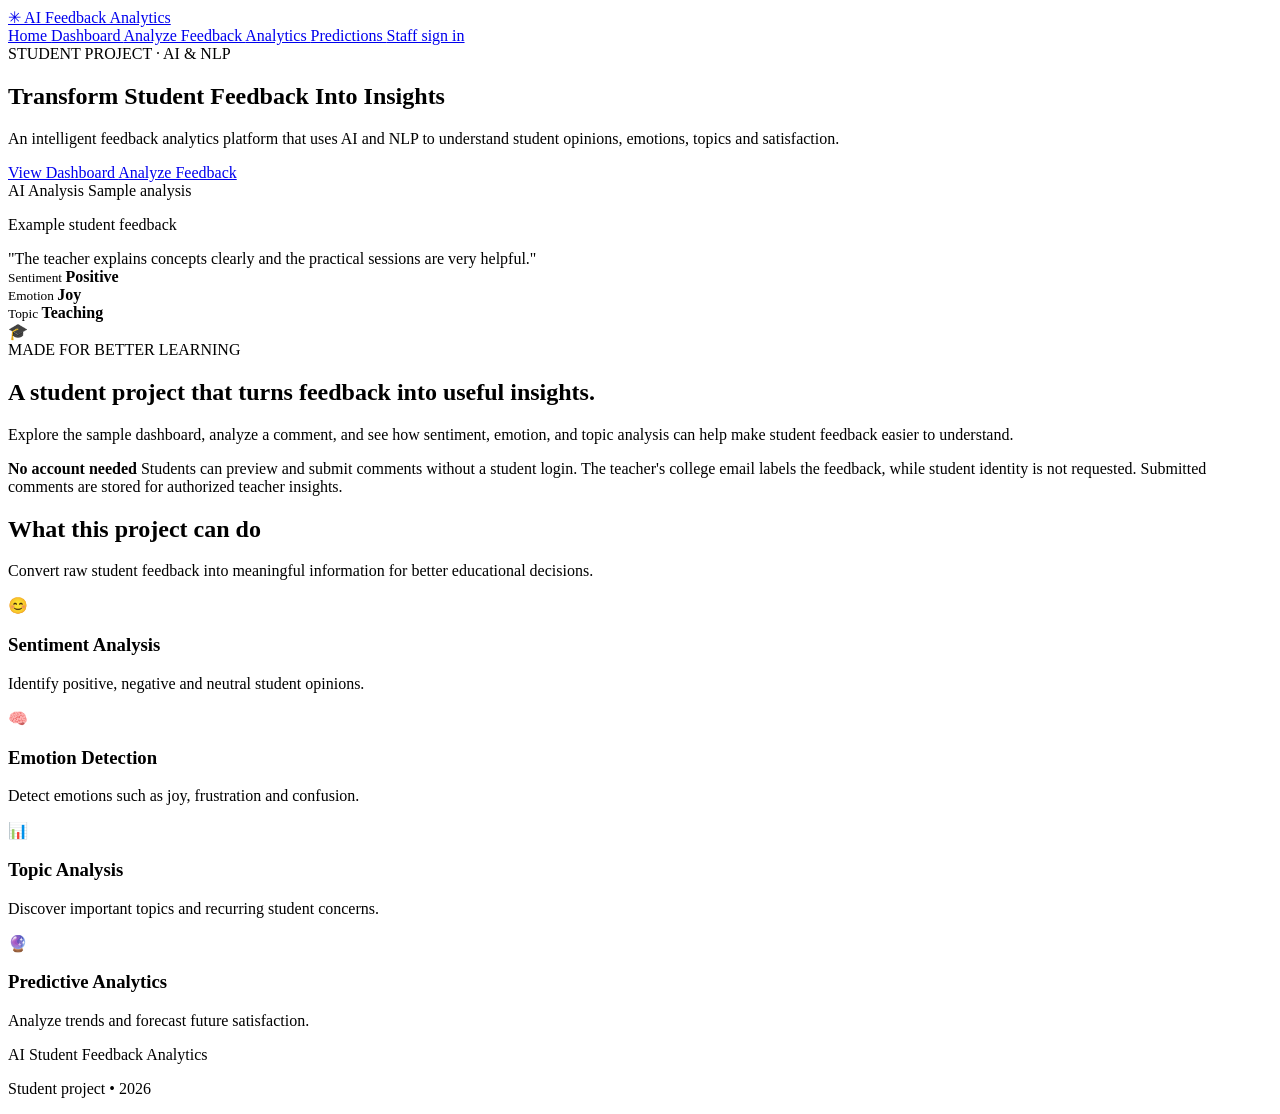
==== commit 416c06cf: "Restore original website frontend, routing, dashboard, and staff login with integrated improvements" ====
--- a/frontend/index.html
+++ b/frontend/index.html
@@ -16,7 +16,7 @@
 
     <link
         rel="stylesheet"
-        href="./css/style.css"
+        href="/css/style.css"
     >
 
 </head>
@@ -27,36 +27,35 @@
 
 <header class="navbar">
     <div class="nav-container">
-        <a class="logo" href="index.html" aria-label="AI Feedback Analytics home">
+        <a class="logo" href="/" aria-label="AI Feedback Analytics home">
             <span class="logo-mark" aria-hidden="true">✳</span>
             AI Feedback Analytics
         </a>
 
         <nav class="nav-links" aria-label="Main navigation">
 
-        <a href="index.html">
+        <a href="/">
             Home
         </a>
 
-        <a href="dashboard.html">
+        <a href="/dashboard">
             Dashboard
         </a>
 
-        <a href="feedback.html">
+        <a href="/feedback">
             Analyze Feedback
         </a>
 
-        <a href="analysis.html">
+        <a href="/analysis">
             Analytics
         </a>
 
-        <a href="predictions.html">
+        <a href="/predictions">
             Predictions
-        </a>
-
-        <a href="/login">Staff sign in</a>
-
-        </nav>
+        </a>
+        <a href="/teacher-login">Staff sign in</a>
+        
+    </nav>
     </div>
 
 </header>
@@ -197,11 +196,11 @@
     <div class="project-note-copy">
         <span class="eyebrow">MADE FOR BETTER LEARNING</span>
         <h2>A student project that turns feedback into useful insights.</h2>
-        <p>Submit anonymous course comments, explore the historical demo dataset, and see evidence-linked sentiment and teaching-aspect analysis.</p>
+        <p>Explore the sample dashboard, analyze a comment, and see how sentiment, emotion, and topic analysis can help make student feedback easier to understand.</p>
     </div>
     <div class="privacy-note">
-        <strong>No student account needed</strong>
-        <span>The student form does not ask for names or email addresses. Submitted comments are stored for authorized staff analytics. Avoid including identifying details in free text.</span>
+        <strong>No account needed</strong>
+        <span>Students can preview and submit comments without a student login. The teacher's college email labels the feedback, while student identity is not requested. Submitted comments are stored for authorized teacher insights.</span>
     </div>
 </section>
 
@@ -246,12 +245,12 @@
             </div>
 
             <h3>
-                Aspect Analysis
+                Emotion Detection
             </h3>
 
             <p>
-                See sentiment separately for clarity, pace,
-                practical learning and other teaching aspects.
+                Detect emotions such as joy,
+                frustration and confusion.
             </p>
 
         </div>
@@ -264,12 +263,12 @@
             </div>
 
             <h3>
-                Evidence-based Insights
+                Topic Analysis
             </h3>
 
             <p>
-                Review real comment evidence behind strengths
-                and improvement areas.
+                Discover important topics and recurring
+                student concerns.
             </p>
 
         </div>
@@ -282,12 +281,12 @@
             </div>
 
             <h3>
-                Multilingual Feedback
+                Predictive Analytics
             </h3>
 
             <p>
-                Submit feedback in English, Hindi, or Telugu
-                with clear language support notes.
+                Analyze trends and forecast future
+                satisfaction.
             </p>
 
         </div>
@@ -314,3 +313,4 @@
 </body>
 
 </html>
+
